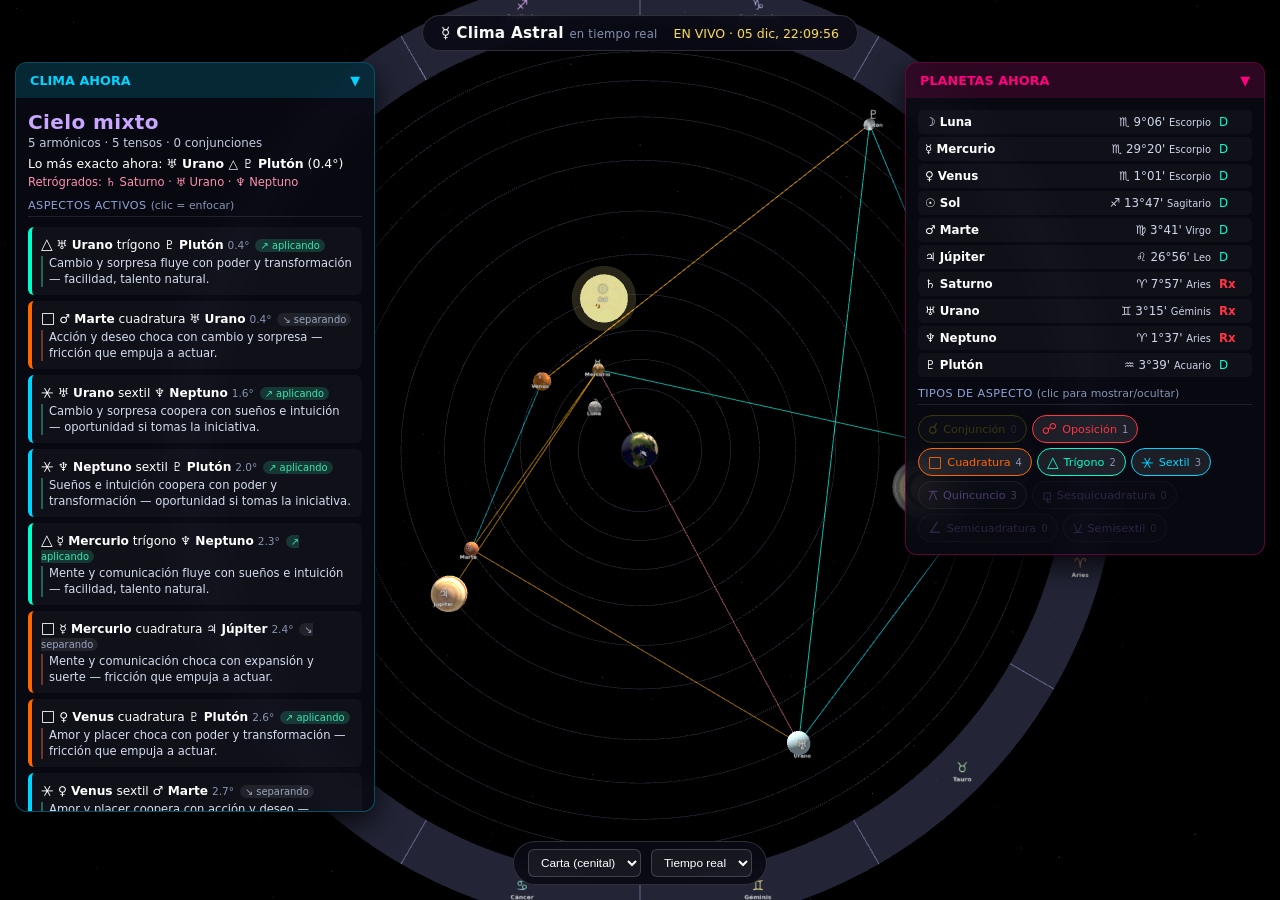
==== clima/index.html @ ee8171d0 "Clima Astral: nuevo visor del clima astrológico en tiempo real (planetas NASA 3D) Nuevo proyecto en " ====
<!DOCTYPE html>
<html lang="es">
<head>
  <meta charset="UTF-8">
  <meta name="viewport" content="width=device-width, initial-scale=1.0">
  <title>Clima Astral</title>
  <link rel="stylesheet" href="css/style.css">
</head>
<body>
  <div id="canvas-container"></div>
  <div id="lib-error">No se pudieron cargar las librerías. Abre esta página junto a la carpeta <b>vendor/</b>.</div>
  <div id="tooltip"></div>

  <!-- Título + reloj en vivo -->
  <div id="topbar">
    <div class="title">☿ Clima Astral <small>en tiempo real</small></div>
    <div id="clock"></div>
  </div>

  <!-- Panel izquierdo: el clima de ahora -->
  <div id="left-panel" class="ui-window">
    <div class="panel-header header-left"><span>CLIMA AHORA</span><span class="chev">▼</span></div>
    <div class="panel-content">
      <div id="headline"></div>
      <div class="section-title">Aspectos activos <span class="hint2">(clic = enfocar)</span></div>
      <div id="aspect-list"></div>
    </div>
  </div>

  <!-- Panel derecho: planetas + filtros -->
  <div id="right-panel" class="ui-window">
    <div class="panel-header header-right"><span>PLANETAS AHORA</span><span class="chev">▼</span></div>
    <div class="panel-content">
      <div id="planet-list" class="glyphs"></div>
      <div class="section-title">Tipos de aspecto <span class="hint2">(clic para mostrar/ocultar)</span></div>
      <div id="chips" class="glyphs"></div>
    </div>
  </div>

  <!-- Barra inferior -->
  <div id="controls-bar">
    <select id="cam-select" title="Cámara">
      <option value="chart">Carta (cenital)</option>
      <option value="3d">Vista 3D</option>
    </select>
    <select id="speed-select" title="Velocidad">
      <option value="realtime">Tiempo real</option>
      <option value="hour">1 h / s</option>
      <option value="day">1 día / s</option>
      <option value="week">1 sem / s</option>
    </select>
    <span id="focus-chip" title="Quitar foco"><span id="focus-name"></span> ✕</span>
  </div>

  <script src="../vendor/three.min.js"></script>
  <script src="../vendor/OrbitControls.js"></script>
  <script src="../vendor/astronomy.browser.min.js"></script>
  <script src="js/data.js"></script>
  <script src="js/astro.js"></script>
  <script src="js/scene.js"></script>
  <script src="js/app.js"></script>
</body>
</html>
---- clima/css/style.css ----
* { box-sizing: border-box; margin: 0; padding: 0; }
html, body {
  height: 100%; overflow: hidden; background: #010103; color: #fff;
  font-family: 'Segoe UI', system-ui, sans-serif; font-variant-emoji: text;
}
#canvas-container { position: absolute; inset: 0; z-index: 1; }

/* Ventanas */
.ui-window {
  position: absolute; width: 360px; max-width: calc(100vw - 30px);
  background: rgba(8,9,18,0.9); border-radius: 12px; backdrop-filter: blur(16px);
  display: flex; flex-direction: column; overflow: hidden; z-index: 10;
  box-shadow: 0 10px 30px rgba(0,0,0,0.85); transition: max-height 0.3s ease;
}
.ui-window.collapsed { max-height: 42px !important; }
.ui-window.collapsed .panel-content { display: none; }
#left-panel  { top: 62px; left: 15px;  max-height: calc(100vh - 150px); border: 1px solid rgba(0,212,255,0.35); }
#right-panel { top: 62px; right: 15px; max-height: calc(100vh - 150px); border: 1px solid rgba(255,0,127,0.35); }

.panel-header { padding: 10px 14px; cursor: pointer; display: flex; justify-content: space-between; align-items: center; font-weight: bold; font-size: 0.8rem; user-select: none; }
.header-left  { background: rgba(0,212,255,0.15); color: #00d4ff; }
.header-right { background: rgba(255,0,127,0.15); color: #ff007f; }
.chev { transition: transform 0.3s; }
.ui-window.collapsed .chev { transform: rotate(-90deg); }
.panel-content { padding: 12px; overflow-y: auto; display: flex; flex-direction: column; gap: 10px; }
.section-title { font-size: 0.7rem; text-transform: uppercase; letter-spacing: 0.04em; color: #8fa4d8; border-bottom: 1px solid rgba(255,255,255,0.1); padding-bottom: 4px; }
.hint, .hint2 { color: #8895b5; font-size: 0.68rem; }
.hint2 { text-transform: none; letter-spacing: 0; }

/* Topbar */
#topbar {
  position: absolute; top: 15px; left: 50%; transform: translateX(-50%); z-index: 12;
  display: flex; gap: 16px; align-items: center; padding: 8px 18px; border-radius: 22px;
  background: rgba(10,11,22,0.9); border: 1px solid rgba(255,255,255,0.15); backdrop-filter: blur(10px);
}
#topbar .title { font-weight: 700; font-size: 0.95rem; letter-spacing: 0.02em; }
#topbar .title small { color: #8895b5; font-weight: 400; font-size: 0.72rem; }
#clock { font-variant-numeric: tabular-nums; color: #ffe066; font-size: 0.78rem; }

/* Headline del clima */
.mood { font-size: 1.25rem; font-weight: 800; letter-spacing: 0.02em; }
.mood.tense { color: #ff6b4a; } .mood.harm { color: #39e6b0; } .mood.mix { color: #c9a6ff; }
.mood-sub { font-size: 0.74rem; color: #c5cde3; margin-top: 2px; }
.mood-top { font-size: 0.78rem; margin-top: 6px; } .mood-top b { color: #fff; }
.mood-retro { font-size: 0.72rem; color: #ff8fae; margin-top: 4px; }

/* Lista de aspectos */
#aspect-list { display: flex; flex-direction: column; gap: 6px; }
.asp { background: rgba(255,255,255,0.03); border-left: 4px solid #666; border-radius: 6px; padding: 8px 9px; cursor: pointer; transition: all 0.15s; }
.asp:hover { background: rgba(255,255,255,0.12); transform: translateX(3px); }
.asp.dim { opacity: 0.35; }
.asp.conj { border-left-color: #ffe600; } .asp.opp { border-left-color: #ff3344; }
.asp.sq { border-left-color: #ff6600; } .asp.tri { border-left-color: #00ffcc; }
.asp.sex { border-left-color: #00d4ff; } .asp.min { border-left-color: #b388ff; border-left-style: dashed; }
.asp-head { font-size: 0.76rem; } .asp-head b { color: #fff; }
.asp-sym { font-size: 0.95rem; }
.asp .orb { color: #8895b5; font-size: 0.66rem; }
.flow { font-size: 0.62rem; padding: 1px 5px; border-radius: 8px; margin-left: 2px; }
.flow.ap { background: rgba(57,230,176,0.18); color: #39e6b0; } .flow.se { background: rgba(255,255,255,0.08); color: #9aa6c2; }
.asp-phrase { font-size: 0.72rem; color: #d6ddf0; margin-top: 3px; line-height: 1.35; }
.tone-tenso { border-left: 2px solid rgba(255,107,74,0.4); padding-left: 6px; }
.tone-armónico { border-left: 2px solid rgba(57,230,176,0.4); padding-left: 6px; }
.tone-fusión { border-left: 2px solid rgba(255,230,0,0.4); padding-left: 6px; }

/* Planetas */
#planet-list { display: flex; flex-direction: column; gap: 3px; }
.prow { display: grid; grid-template-columns: 1fr auto 26px; gap: 8px; align-items: center; padding: 5px 7px; border-radius: 5px; background: rgba(255,255,255,0.03); font-size: 0.74rem; cursor: pointer; }
.prow:hover { background: rgba(255,255,255,0.1); }
.prow.foc { outline: 1px solid rgba(0,212,255,0.6); background: rgba(0,212,255,0.1); }
.psign { color: #cfd6ea; text-align: right; }
.rx { color: #ff3344; font-weight: bold; } .dir { color: #00ffcc; }

/* Chips */
#chips { display: flex; flex-wrap: wrap; gap: 5px; }
.chip { display: flex; align-items: center; gap: 5px; cursor: pointer; opacity: 0.4; font-size: 0.7rem; padding: 4px 9px; border-radius: 15px; border: 1px solid rgba(255,255,255,0.14); background: rgba(255,255,255,0.04); }
.chip .s { font-size: 0.95rem; } .chip .c { color: #8895b5; font-size: 0.62rem; }
.chip.on { opacity: 1; border-color: currentColor; background: rgba(255,255,255,0.09); }
.chip.z { opacity: 0.2; }

/* Barra inferior */
#controls-bar {
  position: absolute; bottom: 15px; left: 50%; transform: translateX(-50%); z-index: 12;
  display: flex; gap: 10px; align-items: center; padding: 7px 14px; border-radius: 22px;
  background: rgba(10,11,22,0.9); border: 1px solid rgba(255,255,255,0.15); backdrop-filter: blur(10px);
}
#controls-bar select { background: rgba(255,255,255,0.06); border: 1px solid rgba(255,255,255,0.18); color: #fff; padding: 5px 8px; border-radius: 6px; font-size: 0.74rem; color-scheme: dark; }
#focus-chip { display: none; align-items: center; gap: 6px; background: rgba(0,212,255,0.15); border: 1px solid rgba(0,212,255,0.4); color: #cfefff; padding: 4px 10px; border-radius: 15px; font-size: 0.74rem; cursor: pointer; }

/* Tooltip */
#tooltip { position: absolute; z-index: 20; max-width: 240px; pointer-events: none; display: none;
  background: rgba(10,12,24,0.97); border: 1px solid rgba(0,212,255,0.5); border-radius: 10px; padding: 10px 12px; font-size: 0.74rem; box-shadow: 0 8px 24px rgba(0,0,0,0.7); }
#tooltip h4 { font-size: 0.9rem; margin-bottom: 3px; } #tooltip .rx { color: #ff6b7a; }
#tooltip .meta { color: #00d4ff; } #tooltip .kw { color: #cfd6ea; margin-top: 3px; }

#lib-error { position: absolute; inset: 0; z-index: 100; display: none; background: #05060c; color: #ffd0d8; padding: 40px; }

@media (max-width: 760px) {
  .ui-window { width: calc(100vw - 16px); left: 8px; right: auto; }
  #left-panel { top: 58px; } #right-panel { top: 106px; }
  .ui-window:not(.collapsed) { max-height: 60vh !important; z-index: 40; }
  #topbar { flex-direction: column; gap: 2px; padding: 6px 12px; top: 8px; }
  #topbar .title { font-size: 0.85rem; }
  #controls-bar { bottom: 8px; flex-wrap: wrap; justify-content: center; }
}
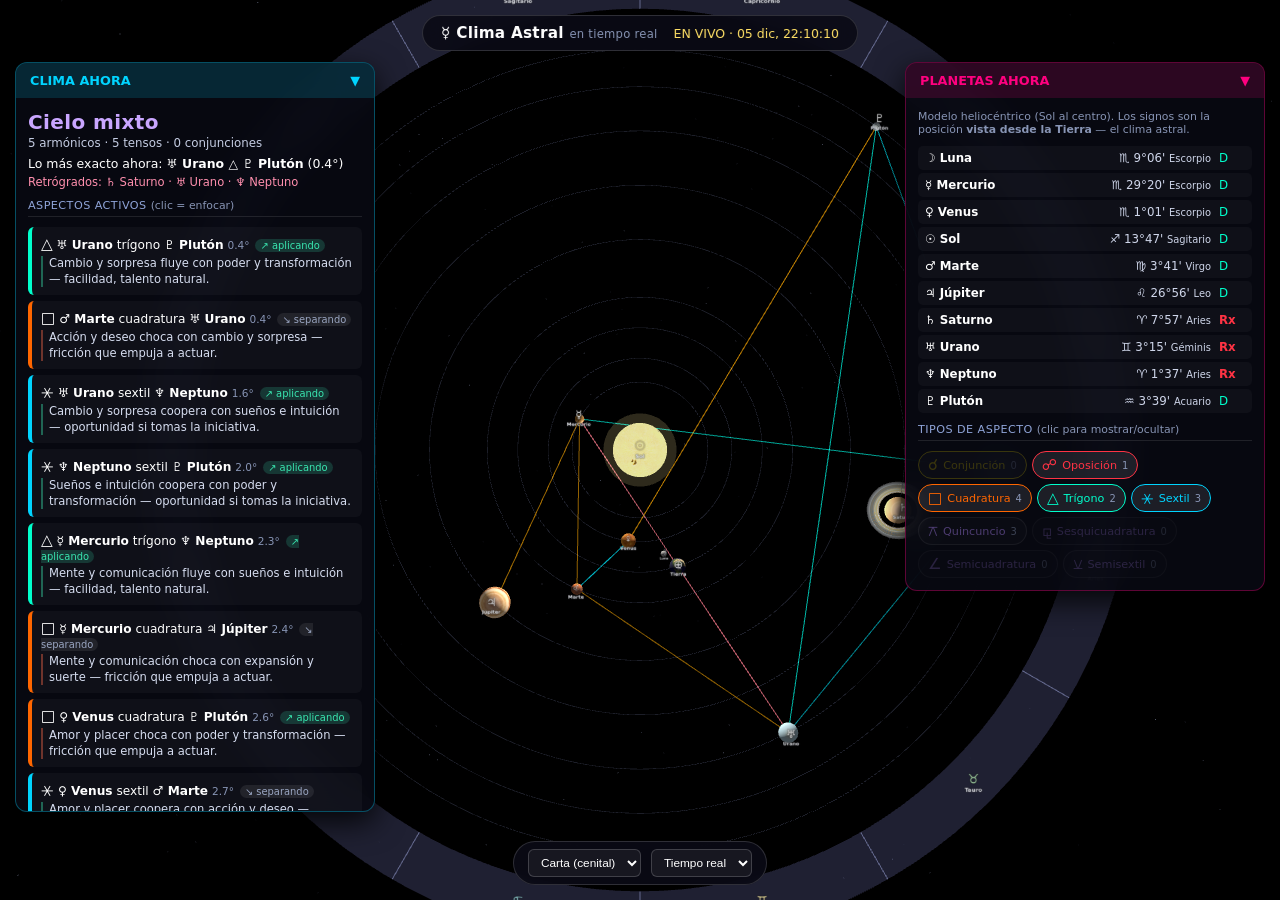
==== commit a2c3536e: "Clima Astral: modelo heliocéntrico (Sol al centro) con la Luna orbitando la Tierra Cambia el modelo " ====
--- a/clima/index.html
+++ b/clima/index.html
@@ -31,6 +31,7 @@
   <div id="right-panel" class="ui-window">
     <div class="panel-header header-right"><span>PLANETAS AHORA</span><span class="chev">▼</span></div>
     <div class="panel-content">
+      <div class="hint">Modelo heliocéntrico (Sol al centro). Los signos son la posición <b>vista desde la Tierra</b> — el clima astral.</div>
       <div id="planet-list" class="glyphs"></div>
       <div class="section-title">Tipos de aspecto <span class="hint2">(clic para mostrar/ocultar)</span></div>
       <div id="chips" class="glyphs"></div>
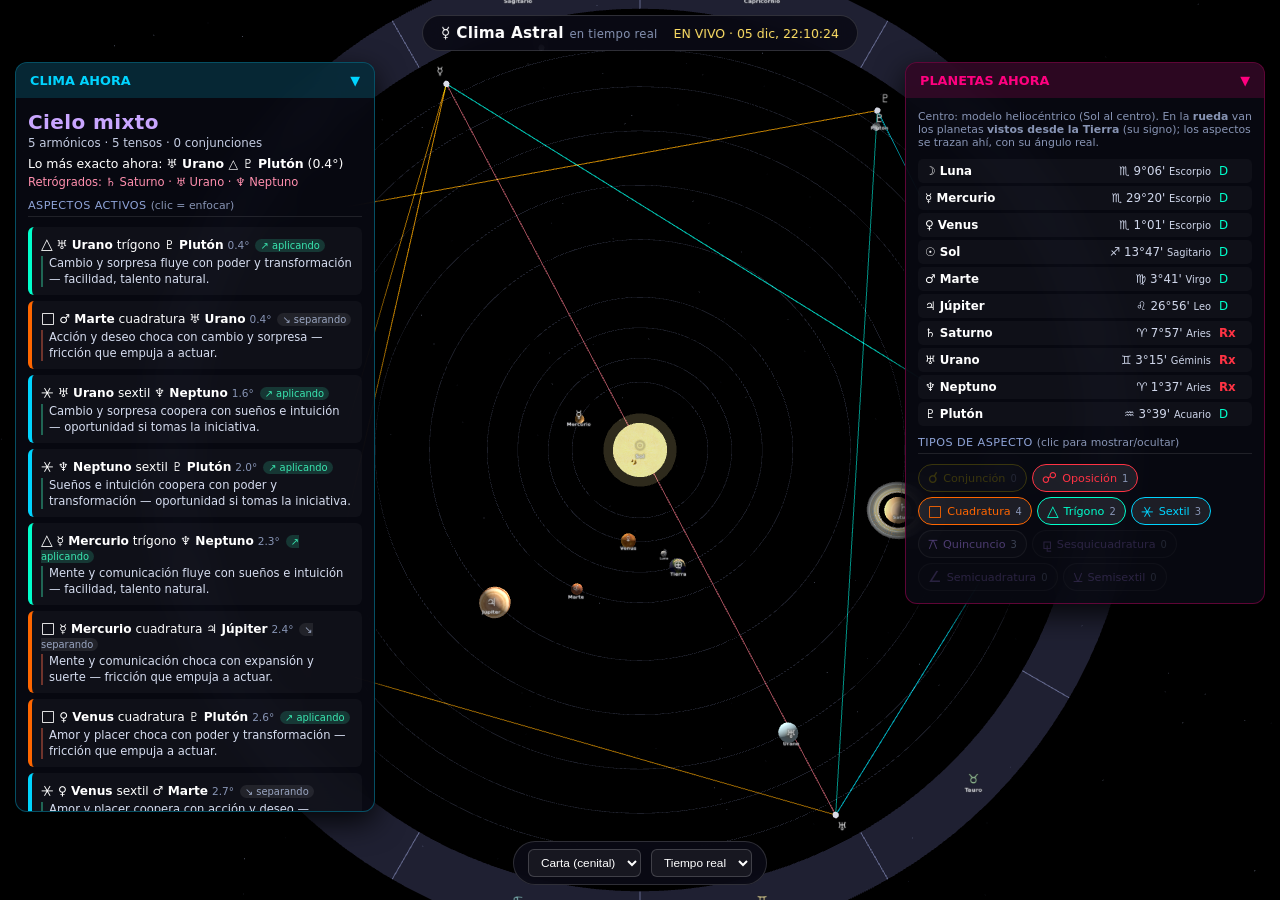
==== commit 73fa9db7: "Clima Astral: marcar los planetas geocéntricos en la rueda y trazar ahí los aspectos Combina ambos m" ====
--- a/clima/index.html
+++ b/clima/index.html
@@ -31,7 +31,7 @@
   <div id="right-panel" class="ui-window">
     <div class="panel-header header-right"><span>PLANETAS AHORA</span><span class="chev">▼</span></div>
     <div class="panel-content">
-      <div class="hint">Modelo heliocéntrico (Sol al centro). Los signos son la posición <b>vista desde la Tierra</b> — el clima astral.</div>
+      <div class="hint">Centro: modelo heliocéntrico (Sol al centro). En la <b>rueda</b> van los planetas <b>vistos desde la Tierra</b> (su signo); los aspectos se trazan ahí, con su ángulo real.</div>
       <div id="planet-list" class="glyphs"></div>
       <div class="section-title">Tipos de aspecto <span class="hint2">(clic para mostrar/ocultar)</span></div>
       <div id="chips" class="glyphs"></div>
